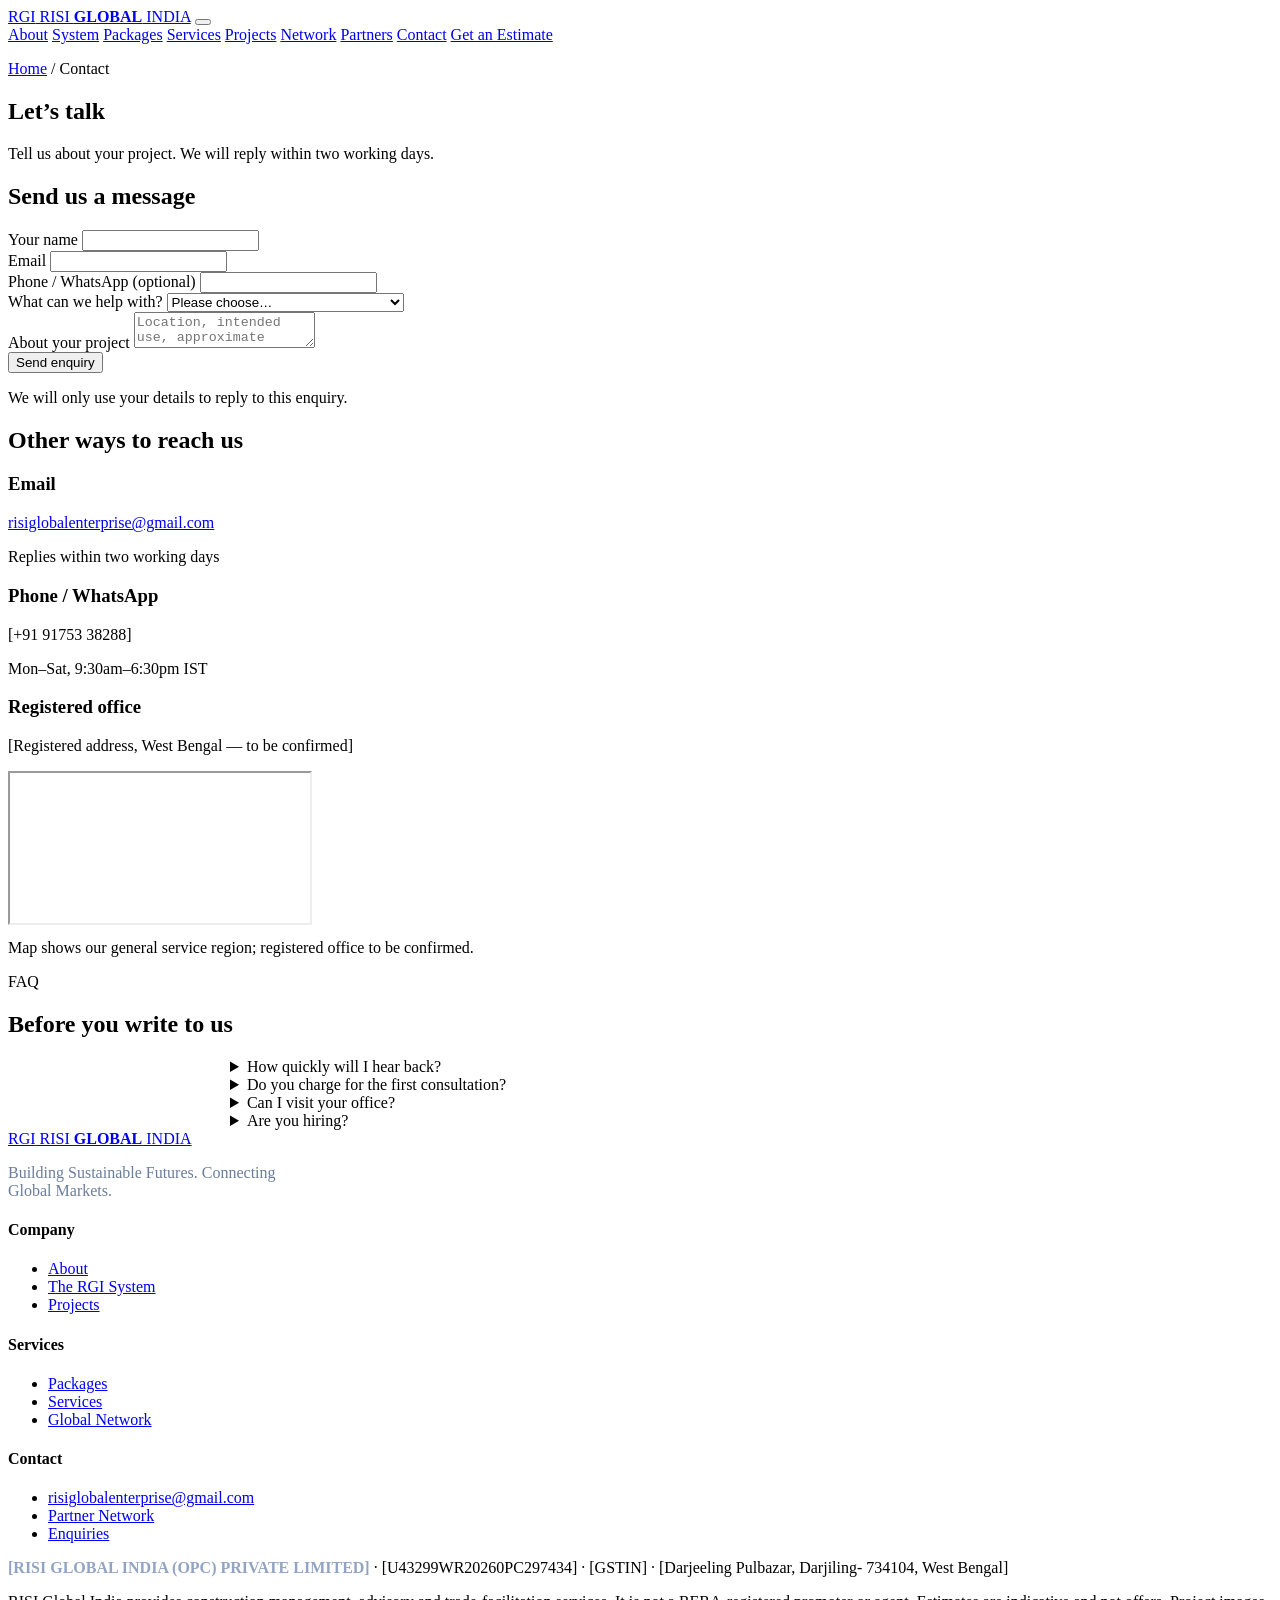
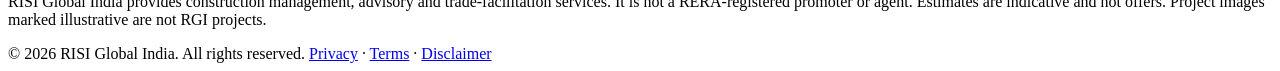
==== contact.html @ 51cded8e "Add files via upload" ====
<!DOCTYPE html>
<html lang="en">
<head>
<meta charset="UTF-8">
<meta name="viewport" content="width=device-width, initial-scale=1">
<script>document.documentElement.classList.add('js');</script>
<title>Contact — RISI Global India</title>
<meta name="description" content="Get in touch with RISI Global India. We reply to every enquiry within two working days.">
<link rel="canonical" href="https://risiglobalindia.com/contact.html">
<meta name="theme-color" content="#0a1a33">
<link rel="preconnect" href="https://fonts.googleapis.com">
<link rel="preconnect" href="https://fonts.gstatic.com" crossorigin>
<link href="https://fonts.googleapis.com/css2?family=Inter:wght@400;500;600;700&family=Poppins:wght@600;700;800&display=swap" rel="stylesheet">
<link rel="icon" href="assets/favicon.svg" type="image/svg+xml">
<link rel="stylesheet" href="css/styles.css">
</head>
<body>

<header class="site-header">
  <div class="container">
    <a class="brand" href="index.html"><span class="brand__mark">RGI</span> RISI <b>GLOBAL</b> INDIA</a>
    <button class="nav-toggle" aria-expanded="false" aria-controls="nav" aria-label="Toggle menu"><span></span><span></span><span></span></button>
    <nav class="nav" id="nav">
      <a href="about.html">About</a>
      <a href="system.html">System</a>
      <a href="packages.html">Packages</a>
      <a href="services.html">Services</a>
      <a href="projects.html">Projects</a>
      <a href="network.html">Network</a>
      <a href="partners.html">Partners</a>
      <a href="contact.html" aria-current="page">Contact</a>
      <a class="btn btn--gold" href="contact.html">Get an Estimate</a>
    </nav>
  </div>
</header>

<main>

  <section class="page-head">
    <div class="container">
      <p class="breadcrumb"><a href="index.html">Home</a> <span>/</span> Contact</p>
      <h1>Let&rsquo;s talk</h1>
      <p class="lead">Tell us about your project. We will reply within two working days.</p>
    </div>
  </section>

  <section class="section">
    <div class="container split" style="align-items:start">

      <div>
        <h2>Send us a message</h2>

        <form class="form" data-contact-form action="https://formspree.io/f/YOUR_FORM_ID" method="POST">
          <div class="form-row">
            <div class="field">
              <label for="name">Your name</label>
              <input type="text" id="name" name="name" required autocomplete="name">
            </div>
            <div class="field">
              <label for="email">Email</label>
              <input type="email" id="email" name="email" required autocomplete="email">
            </div>
          </div>

          <div class="form-row">
            <div class="field">
              <label for="phone">Phone / WhatsApp (optional)</label>
              <input type="tel" id="phone" name="phone" autocomplete="tel">
            </div>
            <div class="field">
              <label for="interest">What can we help with?</label>
              <select id="interest" name="interest">
                <option value="">Please choose&hellip;</option>
                <option>Construction &amp; Project Management</option>
                <option>Real Estate Advisory</option>
                <option>Trade &amp; Agency</option>
                <option>Green Solutions</option>
                <option>Global Network &amp; Market Entry</option>
                <option>Business Consultancy</option>
                <option>Partner Network</option>
                <option>Something else</option>
              </select>
            </div>
          </div>

          <div class="field">
            <label for="message">About your project</label>
            <textarea id="message" name="message" required placeholder="Location, intended use, approximate size, timeline, and anything else that helps us respond usefully."></textarea>
          </div>

          <input type="text" name="_gotcha" style="display:none" tabindex="-1" autocomplete="off">

          <div class="btn-row">
            <button type="submit" class="btn btn--gold">Send enquiry</button>
          </div>
          <p class="form-note">We will only use your details to reply to this enquiry.</p>
        </form>

        <div class="form-status" id="form-status" role="status" aria-live="polite"></div>
      </div>

      <div>
        <h2>Other ways to reach us</h2>

        <div class="contact-card">
          <h3>Email</h3>
          <p><a href="mailto:risiglobalenterprise@gmail.com">risiglobalenterprise@gmail.com</a></p>
          <p class="form-note">Replies within two working days</p>
        </div>

        <div class="contact-card">
          <h3>Phone / WhatsApp</h3>
          <p>[+91 91753 38288]</p>
          <p class="form-note">Mon&ndash;Sat, 9:30am&ndash;6:30pm IST</p>
        </div>

        <div class="contact-card">
          <h3>Registered office</h3>
          <p>[Registered address, West Bengal &mdash; to be confirmed]</p>
        </div>

        <div class="map" style="margin-top:8px">
          <iframe
            src="https://www.google.com/maps?q=Siliguri%2C%20West%20Bengal&output=embed"
            title="Map showing the Siliguri region in West Bengal"
            loading="lazy"
            referrerpolicy="no-referrer-when-downgrade"></iframe>
        </div>
        <p class="form-note" style="margin-top:10px">Map shows our general service region; registered office to be confirmed.</p>
      </div>

    </div>
  </section>

  <section class="section section--soft">
    <div class="container">
      <div class="section-head">
        <p class="eyebrow">FAQ</p>
        <h2>Before you write to us</h2>
      </div>
      <div style="max-width:820px;margin:0 auto">
        <details class="faq"><summary>How quickly will I hear back?</summary><div class="faq__body"><p>We reply to every enquiry within two working days. If your project is time-sensitive, mention that in your message.</p></div></details>
        <details class="faq"><summary>Do you charge for the first consultation?</summary><div class="faq__body"><p>No. The first conversation is free and without obligation.</p></div></details>
        <details class="faq"><summary>Can I visit your office?</summary><div class="faq__body"><p>Yes, by appointment. Registered office details will be confirmed shortly.</p></div></details>
        <details class="faq"><summary>Are you hiring?</summary><div class="faq__body"><p>We are not advertising specific roles yet, but we welcome enquiries from capable people in construction and project management. Use the form above and select &ldquo;Something else&rdquo;.</p></div></details>
      </div>
    </div>
  </section>

</main>

<footer class="site-footer">
  <div class="container">
    <div class="footer-grid">
      <div>
        <a class="brand" href="index.html" style="margin-bottom:16px"><span class="brand__mark">RGI</span> RISI <b>GLOBAL</b> INDIA</a>
        <p class="form-note" style="color:#6b7d9c;max-width:34ch">Building Sustainable Futures. Connecting Global Markets.</p>
      </div>
      <div>
        <h4>Company</h4>
        <ul>
          <li><a href="about.html">About</a></li>
          <li><a href="system.html">The RGI System</a></li>
          <li><a href="projects.html">Projects</a></li>
        </ul>
      </div>
      <div>
        <h4>Services</h4>
        <ul>
          <li><a href="packages.html">Packages</a></li>
          <li><a href="services.html">Services</a></li>
          <li><a href="network.html">Global Network</a></li>
        </ul>
      </div>
      <div>
        <h4>Contact</h4>
        <ul>
          <li><a href="mailto:risiglobalenterprise@gmail.com">risiglobalenterprise@gmail.com</a></li>
          <li><a href="partners.html">Partner Network</a></li>
          <li><a href="contact.html">Enquiries</a></li>
        </ul>
      </div>
    </div>
    <div class="footer-legal">
      <p><b style="color:#93a4c2">[RISI GLOBAL INDIA (OPC) PRIVATE LIMITED]</b> &middot; [U43299WR20260PC297434] &middot; [GSTIN] &middot; [Darjeeling Pulbazar, Darjiling- 734104, West Bengal]</p>
      <p>RISI Global India provides construction management, advisory and trade-facilitation services. It is not a RERA-registered promoter or agent. Estimates are indicative and not offers. Project images marked illustrative are not RGI projects.</p>
    </div>
    <div class="footer-bottom">
      <span>&copy; <span id="year">2026</span> RISI Global India. All rights reserved.</span>
      <span><a href="#">Privacy</a> &middot; <a href="#">Terms</a> &middot; <a href="#">Disclaimer</a></span>
    </div>
  </div>
</footer>

<script src="js/main.js"></script>
</body>
</html>
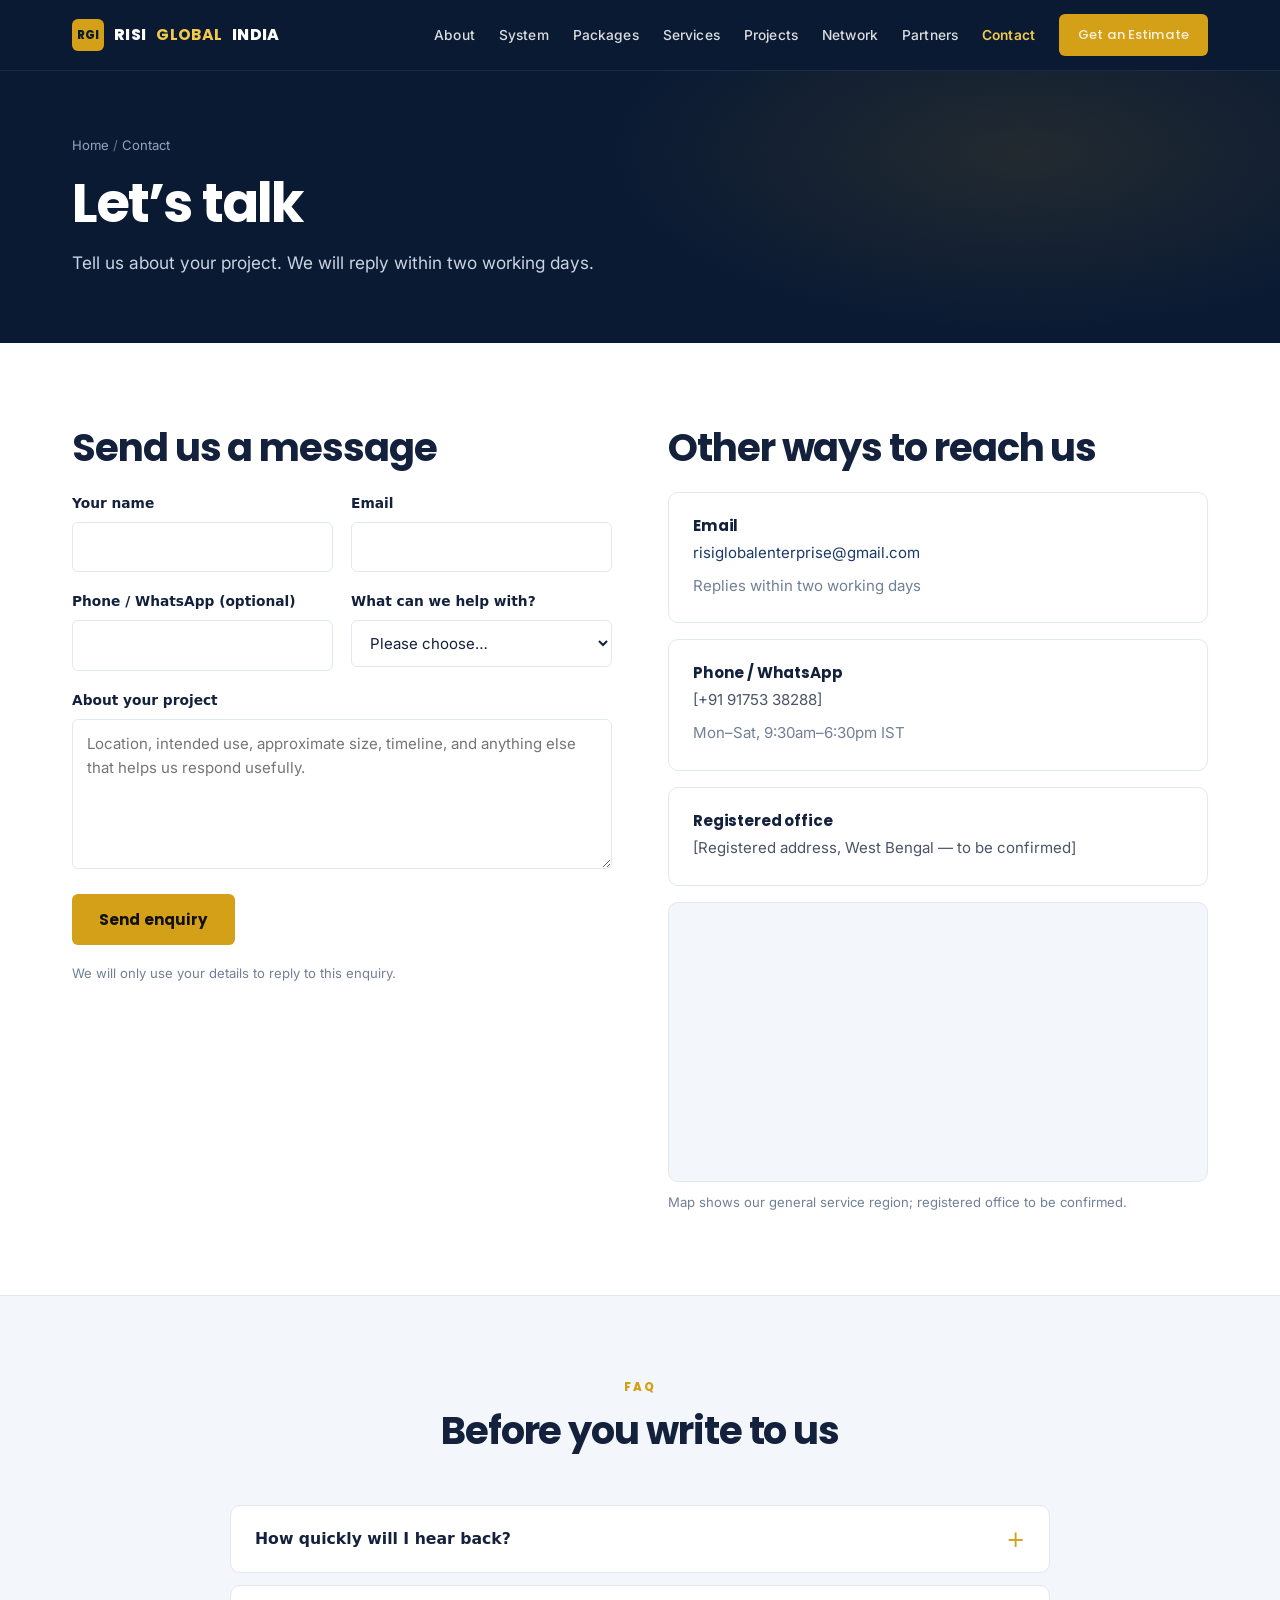
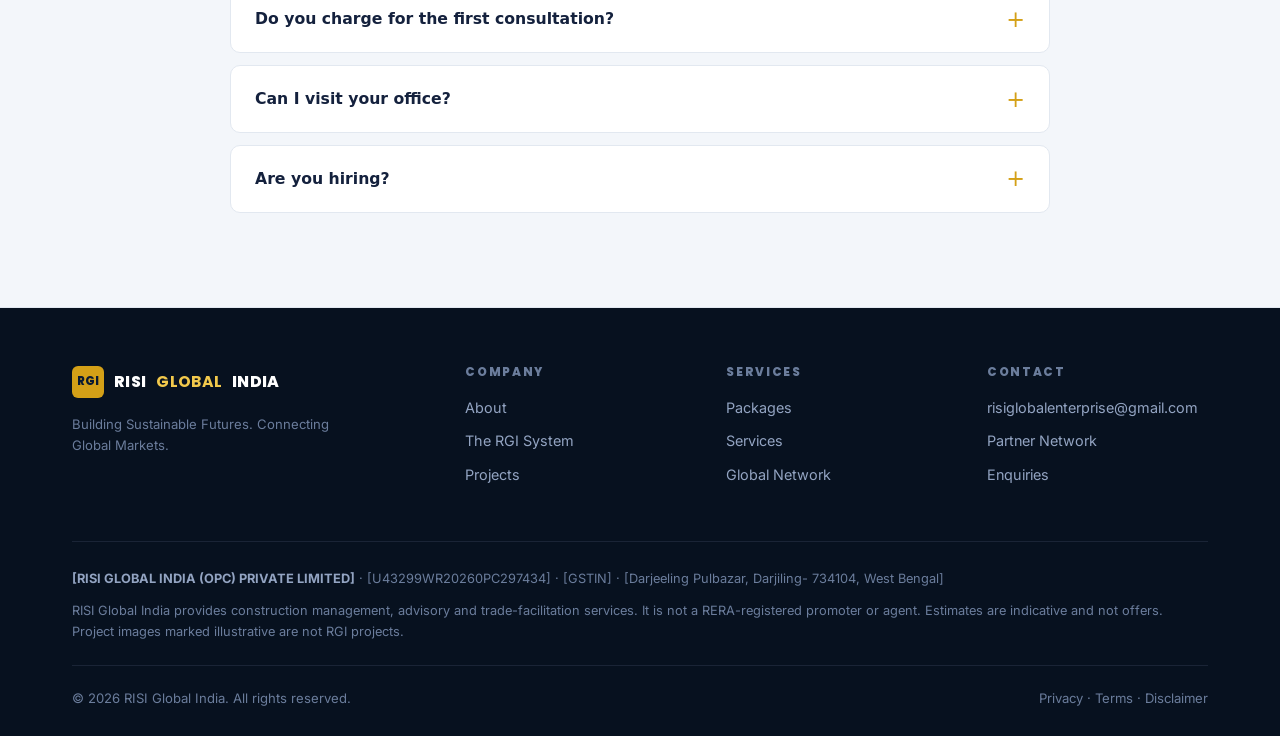
==== commit 1c8be09c: "Update contact.html" ====
--- a/contact.html
+++ b/contact.html
@@ -50,7 +50,7 @@
       <div>
         <h2>Send us a message</h2>
 
-        <form class="form" data-contact-form action="https://formspree.io/f/YOUR_FORM_ID" method="POST">
+        <form class="form" data-contact-form action="https://formspree.io/f/mwlvrdkr" method="POST">
           <div class="form-row">
             <div class="field">
               <label for="name">Your name</label>
@@ -194,4 +194,4 @@
 
 <script src="js/main.js"></script>
 </body>
-</html>+</html>
--- a/css/styles.css
+++ b/css/styles.css
@@ -0,0 +1,416 @@
+/* ============================================================
+   RISI Global India — site stylesheet
+   Brand: navy #0a1a33 · gold #d4a017 · green #1e8f4e
+   ============================================================ */
+
+:root{
+  --navy:#0a1a33;
+  --navy-2:#10294d;
+  --navy-3:#1a3a6b;
+  --gold:#d4a017;
+  --gold-light:#f2c94c;
+  --gold-soft:rgba(212,160,23,.12);
+  --green:#1e8f4e;
+  --green-soft:rgba(30,143,78,.10);
+  --saffron:#ff9933;
+  --ink:#14213d;
+  --body:#4a5568;
+  --muted:#718096;
+  --soft:#f3f6fa;
+  --surface:#ffffff;
+  --line:#e2e8f0;
+  --line-strong:#cbd5e1;
+  --radius:10px;
+  --radius-lg:16px;
+  --container:1180px;
+  --font-body:'Inter',system-ui,-apple-system,'Segoe UI',Roboto,'Helvetica Neue',Arial,sans-serif;
+  --font-head:'Poppins','Montserrat',system-ui,-apple-system,'Segoe UI',Roboto,sans-serif;
+  --shadow-sm:0 1px 2px rgba(10,26,51,.05);
+  --shadow:0 4px 24px rgba(10,26,51,.08);
+  --shadow-lg:0 24px 60px rgba(10,26,51,.14);
+}
+
+*,*::before,*::after{box-sizing:border-box}
+html{scroll-behavior:smooth}
+body{
+  margin:0;font-family:var(--font-body);font-size:16px;line-height:1.65;
+  color:var(--body);background:var(--surface);-webkit-font-smoothing:antialiased;
+}
+h1,h2,h3,h4{
+  font-family:var(--font-head);color:var(--ink);
+  line-height:1.18;letter-spacing:-.02em;margin:0 0 .55em;font-weight:700;
+}
+h1{font-size:clamp(2.1rem,5vw,3.4rem);letter-spacing:-.035em}
+h2{font-size:clamp(1.7rem,3.4vw,2.4rem);letter-spacing:-.028em}
+h3{font-size:1.15rem;letter-spacing:-.01em}
+h4{font-size:.95rem;letter-spacing:-.005em}
+p{margin:0 0 1.05em}
+a{color:var(--navy-3);text-decoration:none}
+a:hover{text-decoration:underline;color:var(--gold)}
+img{max-width:100%;display:block}
+ul,ol{padding-left:1.15rem}
+
+/* ---------- Layout ---------- */
+.container{max-width:var(--container);margin:0 auto;padding:0 22px}
+.section{padding:82px 0}
+.section--tight{padding:52px 0}
+.section--soft{background:var(--soft);border-top:1px solid var(--line);border-bottom:1px solid var(--line)}
+.section--navy{background:var(--navy);color:#c8d3e6}
+.section--navy h2,.section--navy h3,.section--navy h4{color:#fff}
+.section--navy .lead,.section--navy p{color:#b9c6dc}
+.eyebrow{
+  text-transform:uppercase;letter-spacing:.16em;font-size:.72rem;
+  font-weight:800;color:var(--gold);margin:0 0 .9em;font-family:var(--font-head);
+}
+.lead{font-size:1.08rem;max-width:64ch}
+.center{text-align:center}
+.center .lead{margin-left:auto;margin-right:auto}
+.section-head{max-width:680px;margin:0 auto 52px;text-align:center}
+.section-head .lead{margin:0 auto}
+.mb-0{margin-bottom:0}
+.mt-0{margin-top:0}
+
+/* ---------- Buttons ---------- */
+.btn{
+  display:inline-flex;align-items:center;justify-content:center;gap:8px;
+  padding:13px 26px;border-radius:6px;font-weight:700;font-size:.94rem;
+  border:1px solid transparent;cursor:pointer;font-family:var(--font-head);
+  transition:transform .18s ease, background .18s ease, border-color .18s ease, color .18s ease;
+  white-space:nowrap;letter-spacing:.01em;
+}
+.btn:hover{text-decoration:none;transform:translateY(-1px)}
+.btn--gold{background:var(--gold);color:#111}
+.btn--gold:hover{background:var(--gold-light)}
+.btn--navy{background:var(--navy);color:#fff}
+.btn--navy:hover{background:var(--navy-2)}
+.btn--outline{background:transparent;color:var(--navy);border-color:var(--line-strong)}
+.btn--outline:hover{border-color:var(--navy);color:var(--navy)}
+.btn--outline-light{background:transparent;color:#fff;border-color:rgba(255,255,255,.35)}
+.btn--outline-light:hover{border-color:#fff;color:#fff}
+.btn--block{width:100%}
+.btn-row{display:flex;gap:12px;flex-wrap:wrap}
+
+/* ---------- Header ---------- */
+.site-header{
+  position:sticky;top:0;z-index:60;background:var(--navy);color:#fff;
+  border-bottom:1px solid rgba(255,255,255,.08);
+}
+.site-header .container{display:flex;align-items:center;justify-content:space-between;height:70px}
+.brand{
+  display:flex;align-items:center;gap:10px;font-family:var(--font-head);
+  font-weight:800;color:#fff;font-size:.98rem;letter-spacing:.02em;text-transform:uppercase;
+}
+.brand:hover{text-decoration:none;color:#fff}
+.brand b{color:var(--gold-light)}
+.brand__mark{
+  width:32px;height:32px;border-radius:6px;background:var(--gold);color:var(--navy);
+  display:grid;place-items:center;font-size:.72rem;font-weight:800;flex-shrink:0;
+}
+.nav{display:flex;align-items:center;gap:24px}
+.nav > a{color:rgba(255,255,255,.85);font-size:.86rem;font-weight:500;letter-spacing:.01em}
+.nav > a:hover,.nav > a[aria-current="page"]{color:var(--gold-light);text-decoration:none}
+.nav > a[aria-current="page"]{font-weight:600}
+.nav .btn{padding:9px 18px;font-size:.82rem}
+.nav-toggle{
+  display:none;background:none;border:0;padding:8px;cursor:pointer;border-radius:6px;
+}
+.nav-toggle:hover{background:rgba(255,255,255,.08)}
+.nav-toggle span{display:block;width:22px;height:2px;background:#fff;margin:5px 0;transition:.2s}
+
+@media(max-width:960px){
+  .nav-toggle{display:block}
+  .nav{
+    position:absolute;top:70px;left:0;right:0;background:var(--navy-2);
+    border-bottom:1px solid rgba(255,255,255,.08);
+    flex-direction:column;align-items:stretch;gap:0;
+    padding:6px 22px 24px;display:none;box-shadow:0 14px 40px rgba(0,0,0,.3);
+  }
+  .nav.is-open{display:flex}
+  .nav > a{padding:13px 0;border-bottom:1px solid rgba(255,255,255,.08);width:100%;font-size:.95rem}
+  .nav > a.btn{margin-top:18px;border-bottom:0;justify-content:center}
+}
+
+/* ---------- Hero ---------- */
+.hero{
+  background:
+    linear-gradient(135deg,rgba(10,26,51,.97),rgba(16,41,77,.93)),
+    repeating-linear-gradient(45deg,#10294d 0 14px,#0a1a33 14px 28px);
+  color:#fff;padding:92px 0 84px;position:relative;overflow:hidden;
+}
+.hero::after{
+  content:"";position:absolute;inset:0;
+  background:radial-gradient(800px 400px at 85% 20%, rgba(212,160,23,.12), transparent 60%);
+  pointer-events:none;
+}
+.hero .container{position:relative;z-index:1}
+.hero__grid{display:grid;grid-template-columns:1.1fr .9fr;gap:56px;align-items:center}
+@media(max-width:940px){.hero__grid{grid-template-columns:1fr;gap:40px}}
+.hero small{color:var(--gold-light);letter-spacing:.2em;font-weight:700;font-size:.72rem;font-family:var(--font-head);text-transform:uppercase}
+.hero h1{color:#fff;margin:16px 0 18px}
+.hero p{color:#c8d3e6;font-size:1.08rem;max-width:60ch;margin-bottom:28px}
+.hero__note{font-size:.86rem;color:#93a4c2;margin:20px 0 0}
+
+.hero__panel{
+  background:rgba(255,255,255,.04);border:1px solid rgba(255,255,255,.12);
+  border-radius:var(--radius-lg);padding:28px;backdrop-filter:blur(8px);
+}
+.hero__panel-label{
+  font-size:.72rem;text-transform:uppercase;letter-spacing:.16em;
+  color:var(--gold-light);font-weight:800;margin-bottom:8px;font-family:var(--font-head);
+}
+.hero__panel ul{list-style:none;padding:0;margin:14px 0 22px}
+.hero__panel li{
+  display:flex;align-items:center;gap:12px;padding:13px 0;
+  border-bottom:1px solid rgba(255,255,255,.1);font-size:.94rem;color:#dbe3f0;
+}
+.hero__panel li:last-child{border-bottom:0}
+.hero__panel li::before{
+  content:"";width:8px;height:8px;background:var(--gold);border-radius:2px;flex-shrink:0;
+}
+
+/* ---------- Brand strip ---------- */
+.strip{
+  background:var(--gold);color:var(--navy);font-family:var(--font-head);
+  font-weight:800;text-align:center;padding:15px 10px;
+  font-size:.82rem;letter-spacing:.2em;text-transform:uppercase;
+}
+
+/* ---------- Stats ---------- */
+.stats{
+  display:grid;grid-template-columns:repeat(auto-fit,minmax(160px,1fr));
+  gap:30px;padding-top:38px;border-top:1px solid var(--line);
+}
+.stat b{display:block;font-family:var(--font-head);font-size:1.9rem;color:var(--navy);letter-spacing:-.035em;line-height:1.1}
+.stat span{font-size:.85rem;color:var(--muted)}
+
+/* ---------- Cards ---------- */
+.cards{display:grid;gap:22px;grid-template-columns:repeat(auto-fit,minmax(270px,1fr))}
+.card{
+  background:var(--surface);border:1px solid var(--line);border-radius:var(--radius);
+  padding:28px;transition:transform .2s ease, box-shadow .2s ease, border-color .2s ease;
+}
+.card:hover{box-shadow:var(--shadow);transform:translateY(-3px);border-color:var(--line-strong)}
+.card h3{margin-bottom:.45em}
+.card > p:last-child{margin-bottom:0}
+.card__icon{
+  width:44px;height:44px;border-radius:10px;background:var(--gold-soft);
+  color:var(--gold);display:grid;place-items:center;font-size:1.15rem;
+  margin-bottom:18px;font-weight:700;
+}
+.card--gold-top{border-top:3px solid var(--gold)}
+.card--green-top{border-top:3px solid var(--green)}
+.card--navy{background:var(--navy-2);border-color:#27406b;color:#c8d3e6}
+.card--navy h3{color:var(--gold-light)}
+.card--navy p{color:#b9c6dc}
+.card--navy .card__icon{background:rgba(242,201,76,.14);color:var(--gold-light)}
+
+/* ---------- Split layout ---------- */
+.split{display:grid;grid-template-columns:1fr 1fr;gap:56px;align-items:center}
+@media(max-width:940px){.split{grid-template-columns:1fr;gap:36px}}
+
+/* ---------- Checklist ---------- */
+.checklist{list-style:none;padding:0;margin:0}
+.checklist li{position:relative;padding-left:30px;margin-bottom:12px}
+.checklist li::before{
+  content:"";position:absolute;left:0;top:8px;width:14px;height:2px;
+  background:var(--gold);border-radius:1px;
+}
+.checklist li:last-child{margin-bottom:0}
+.checklist--green li::before{background:var(--green)}
+
+/* ---------- Steps ---------- */
+.steps{counter-reset:step;display:grid;gap:26px;grid-template-columns:repeat(auto-fit,minmax(230px,1fr))}
+.step{counter-increment:step;border-top:3px solid var(--gold);padding-top:22px}
+.step::before{
+  content:"0" counter(step);display:block;font-family:var(--font-head);
+  font-size:.8rem;font-weight:800;letter-spacing:.14em;color:var(--gold);margin-bottom:12px;
+}
+.step h3{margin-bottom:.4em}
+.step p{margin-bottom:0;font-size:.94rem}
+
+/* ---------- Package cards ---------- */
+.pkg{
+  background:var(--surface);border:1px solid var(--line);border-radius:var(--radius);
+  padding:0;overflow:hidden;transition:transform .2s ease, box-shadow .2s ease;
+}
+.pkg:hover{box-shadow:var(--shadow-lg);transform:translateY(-3px)}
+.pkg__head{
+  background:var(--navy);color:#fff;padding:24px 28px;
+  border-bottom:3px solid var(--gold);
+}
+.pkg__head h3{color:#fff;margin:0 0 4px}
+.pkg__head p{margin:0;font-size:.86rem;color:#93a4c2}
+.pkg__body{padding:26px 28px}
+.pkg__body .checklist li{font-size:.92rem;margin-bottom:10px;padding-left:26px}
+.pkg__body .checklist li::before{top:7px;width:12px}
+.pkg__meta{
+  margin-top:22px;padding-top:18px;border-top:1px solid var(--line);
+  font-size:.85rem;color:var(--muted);display:flex;justify-content:space-between;gap:12px;
+}
+.pkg__meta strong{color:var(--navy)}
+
+/* ---------- Comparison table ---------- */
+.table-wrap{overflow-x:auto;border:1px solid var(--line);border-radius:var(--radius)}
+table.compare{width:100%;border-collapse:collapse;font-size:.9rem;min-width:640px}
+table.compare th,table.compare td{padding:14px 18px;text-align:left;border-bottom:1px solid var(--line)}
+table.compare th{background:var(--soft);color:var(--navy);font-family:var(--font-head);font-weight:700;font-size:.82rem;text-transform:uppercase;letter-spacing:.06em}
+table.compare tr:last-child td{border-bottom:0}
+
+/* ---------- Corridor strip ---------- */
+.corridor{
+  display:grid;grid-template-columns:repeat(auto-fit,minmax(140px,1fr));
+  gap:2px;background:rgba(255,255,255,.08);border-radius:var(--radius);overflow:hidden;
+}
+.corridor__cell{
+  background:rgba(255,255,255,.02);padding:26px 20px;text-align:center;
+}
+.corridor__cell b{
+  display:block;color:#fff;font-family:var(--font-head);font-size:1.05rem;
+  letter-spacing:.02em;margin-bottom:4px;
+}
+.corridor__cell span{font-size:.82rem;color:#93a4c2}
+.corridor__cell--accent{background:rgba(212,160,23,.14)}
+.corridor__cell--accent b{color:var(--gold-light)}
+
+/* ---------- Testimonials / quotes ---------- */
+.quote{
+  background:var(--surface);border:1px solid var(--line);border-left:3px solid var(--gold);
+  border-radius:var(--radius);padding:26px;margin:0;
+}
+.quote p{color:var(--ink);font-size:.96rem;margin-bottom:16px}
+.quote__by{font-size:.84rem;color:var(--muted)}
+.quote__by strong{color:var(--ink);display:block;font-size:.9rem}
+
+/* ---------- FAQ ---------- */
+.faq{
+  border:1px solid var(--line);border-radius:var(--radius);padding:0;
+  margin-bottom:12px;background:#fff;overflow:hidden;
+}
+.faq summary{
+  padding:20px 24px;cursor:pointer;font-weight:600;color:var(--ink);
+  font-family:var(--font-head);font-size:.98rem;list-style:none;
+  display:flex;justify-content:space-between;align-items:center;gap:16px;
+}
+.faq summary::-webkit-details-marker{display:none}
+.faq summary::after{
+  content:"+";color:var(--gold);font-size:1.4rem;font-weight:400;line-height:1;
+  transition:transform .2s ease;flex-shrink:0;
+}
+.faq[open] summary::after{transform:rotate(45deg)}
+.faq summary:hover{background:var(--soft)}
+.faq__body{padding:0 24px 22px;font-size:.94rem}
+.faq__body p:last-child{margin-bottom:0}
+
+/* ---------- Page header ---------- */
+.page-head{
+  padding:64px 0 48px;background:var(--navy);color:#fff;position:relative;overflow:hidden;
+}
+.page-head::after{
+  content:"";position:absolute;inset:0;
+  background:radial-gradient(700px 300px at 80% 30%, rgba(212,160,23,.12), transparent 60%);
+  pointer-events:none;
+}
+.page-head .container{position:relative;z-index:1}
+.page-head h1{color:#fff;margin-bottom:14px}
+.page-head .lead{color:#c8d3e6}
+.breadcrumb{font-size:.82rem;color:#93a4c2;margin-bottom:14px}
+.breadcrumb a{color:#93a4c2}
+.breadcrumb a:hover{color:var(--gold-light)}
+.breadcrumb span{color:rgba(255,255,255,.4)}
+
+/* ---------- Forms ---------- */
+.form{display:grid;gap:18px;max-width:640px}
+.field label{display:block;font-size:.86rem;font-weight:600;color:var(--ink);margin-bottom:7px;font-family:var(--font-head)}
+.field input,.field textarea,.field select{
+  width:100%;padding:12px 14px;border:1px solid var(--line);border-radius:6px;
+  font:inherit;font-size:.94rem;color:var(--ink);background:#fff;
+  transition:border-color .15s ease, box-shadow .15s ease;
+}
+.field input:focus,.field textarea:focus,.field select:focus{
+  outline:none;border-color:var(--gold);box-shadow:0 0 0 3px var(--gold-soft);
+}
+.field textarea{min-height:150px;resize:vertical}
+.form-row{display:grid;grid-template-columns:1fr 1fr;gap:18px}
+@media(max-width:620px){.form-row{grid-template-columns:1fr}}
+.form-note{font-size:.82rem;color:var(--muted);margin:0}
+.form-status{
+  display:none;padding:14px 18px;border-radius:8px;font-size:.92rem;
+  background:#ecfdf5;border:1px solid #a7f3d0;color:#065f46;
+}
+.form-status.is-visible{display:block}
+
+/* ---------- Contact info cards ---------- */
+.contact-card{background:#fff;border:1px solid var(--line);border-radius:var(--radius);padding:24px;margin-bottom:16px}
+.contact-card h3{font-size:.95rem;margin-bottom:6px}
+.contact-card p{margin:0;font-size:.94rem}
+.contact-card p + p{margin-top:6px}
+.contact-card .form-note{margin-top:8px}
+
+/* ---------- Map ---------- */
+.map{
+  border:1px solid var(--line);border-radius:var(--radius);overflow:hidden;
+  height:280px;background:var(--soft);
+}
+.map iframe{width:100%;height:100%;border:0;display:block}
+
+/* ---------- Disclaimer ---------- */
+.disclaimer{
+  background:var(--soft);border-left:3px solid var(--gold);border-radius:6px;
+  padding:18px 22px;font-size:.84rem;color:var(--muted);
+}
+.disclaimer p:last-child{margin-bottom:0}
+
+/* ---------- CTA band ---------- */
+.cta-band{
+  background:var(--navy);color:#c8d3e6;border-radius:var(--radius-lg);
+  padding:64px 44px;text-align:center;position:relative;overflow:hidden;
+}
+.cta-band::after{
+  content:"";position:absolute;inset:0;
+  background:radial-gradient(600px 300px at 50% 0%, rgba(212,160,23,.13), transparent 70%);
+  pointer-events:none;
+}
+.cta-band > *{position:relative;z-index:1}
+.cta-band h2{color:#fff}
+.cta-band p{max-width:58ch;margin:0 auto 30px;color:#c8d3e6}
+.cta-band .btn-row{justify-content:center}
+@media(max-width:600px){.cta-band{padding:48px 24px}}
+
+/* ---------- Footer ---------- */
+.site-footer{background:#07111f;color:#93a4c2;padding:58px 0 26px;font-size:.9rem}
+.footer-grid{display:grid;grid-template-columns:1.6fr 1fr 1fr 1fr;gap:40px;margin-bottom:44px}
+@media(max-width:880px){.footer-grid{grid-template-columns:1fr 1fr;gap:32px}}
+@media(max-width:560px){.footer-grid{grid-template-columns:1fr}}
+.footer-grid h4{
+  font-size:.74rem;text-transform:uppercase;letter-spacing:.14em;
+  color:#6b7d9c;margin-bottom:16px;font-weight:800;font-family:var(--font-head);
+}
+.footer-grid ul{list-style:none;padding:0;margin:0}
+.footer-grid li{margin-bottom:10px}
+.footer-grid a{color:#93a4c2}
+.footer-grid a:hover{color:var(--gold-light)}
+.site-footer .brand{color:#fff}
+.site-footer .brand b{color:var(--gold-light)}
+.footer-legal{
+  border-top:1px solid #1a2436;padding-top:26px;
+  font-size:.8rem;color:#6b7d9c;line-height:1.7;
+}
+.footer-legal p{margin:0 0 10px}
+.footer-legal p:last-child{margin-bottom:0}
+.footer-bottom{
+  border-top:1px solid #1a2436;margin-top:22px;padding-top:22px;
+  display:flex;justify-content:space-between;gap:14px;flex-wrap:wrap;
+  font-size:.82rem;color:#6b7d9c;
+}
+.footer-bottom a{color:#6b7d9c}
+.footer-bottom a:hover{color:var(--gold-light)}
+
+/* ---------- Scroll reveal ---------- */
+.js .reveal{opacity:0;transform:translateY(16px);transition:opacity .6s ease, transform .6s ease}
+.js .reveal.is-visible{opacity:1;transform:none}
+
+@media(prefers-reduced-motion:reduce){
+  html{scroll-behavior:auto}
+  .js .reveal{opacity:1;transform:none;transition:none}
+  .btn:hover,.card:hover,.pkg:hover{transform:none}
+}
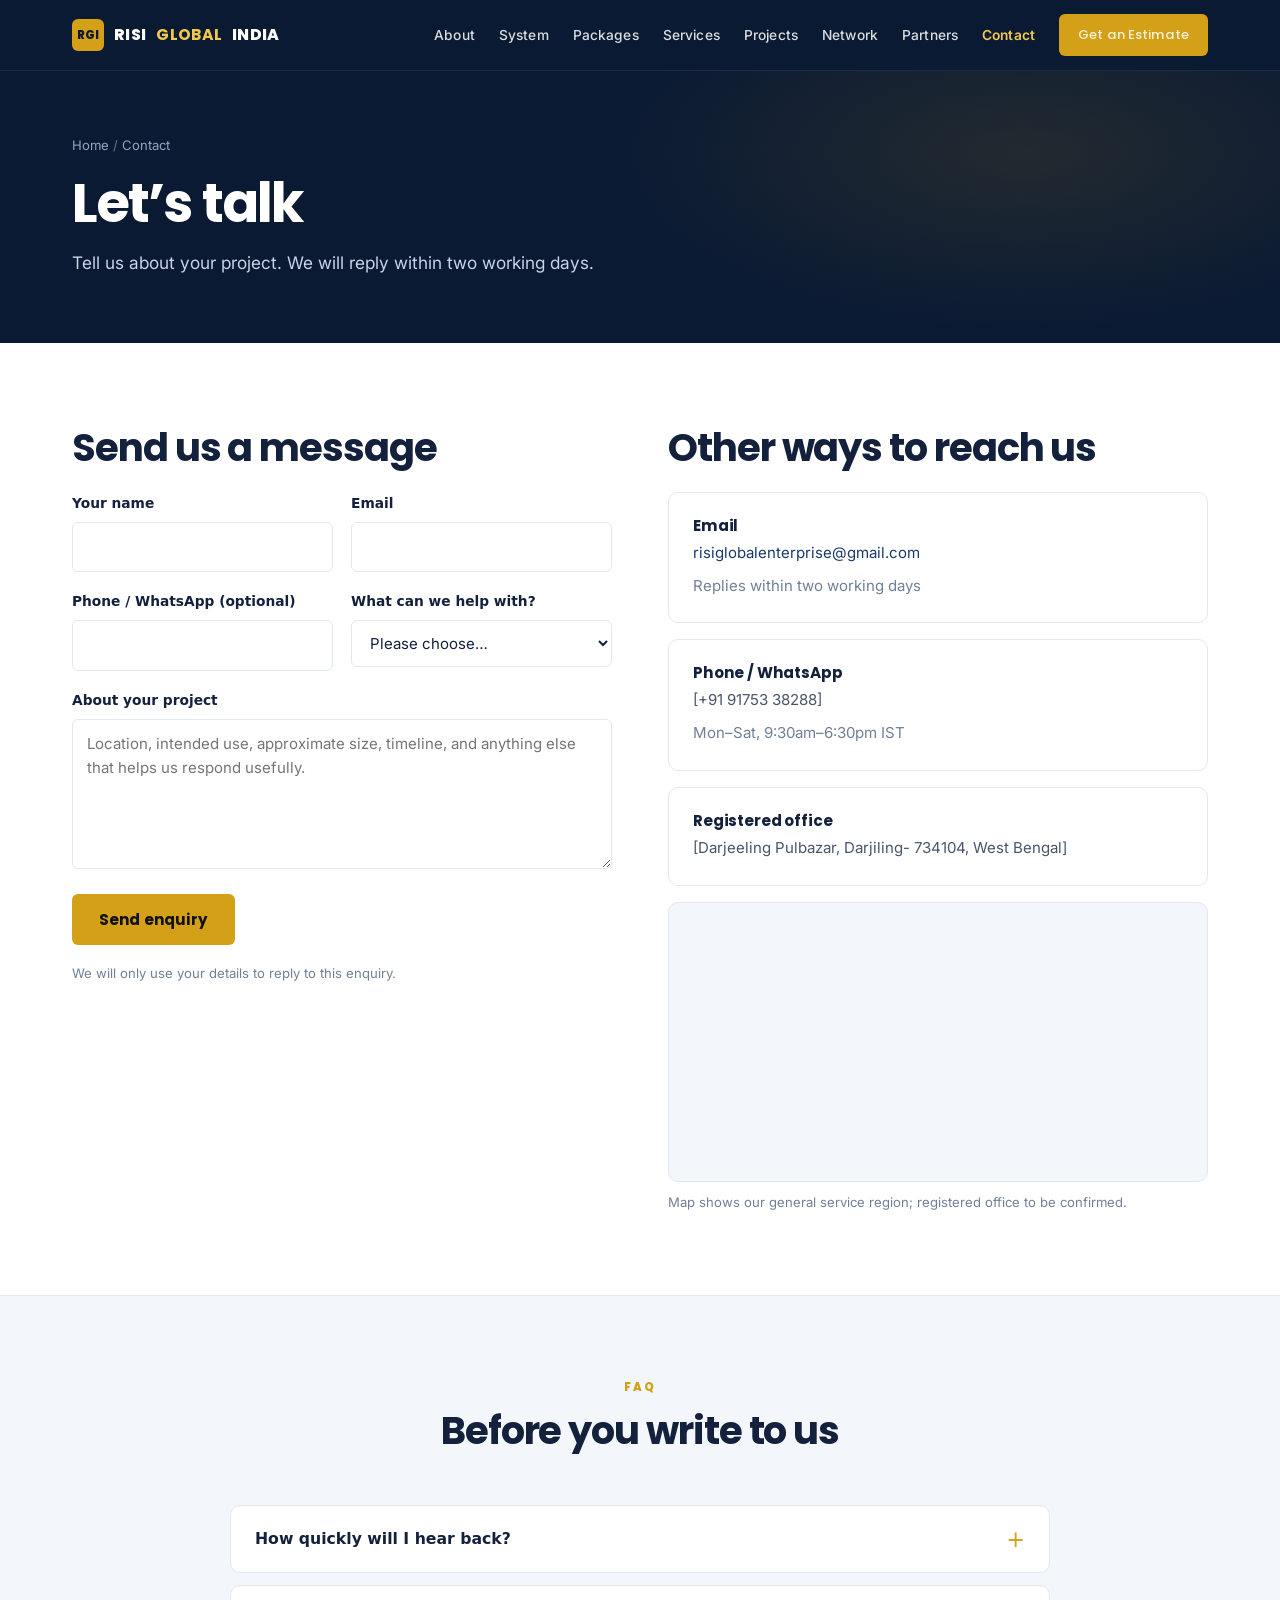
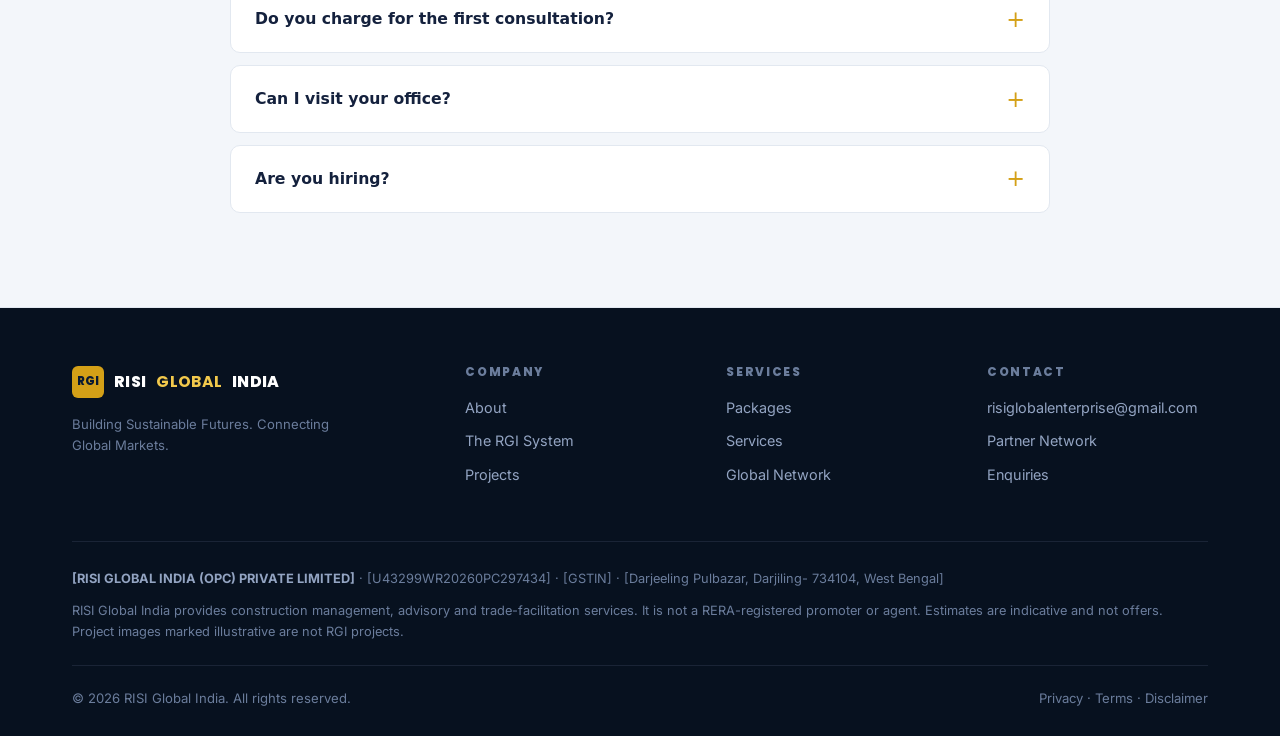
==== commit 7343c00a: "Update contact.html" ====
--- a/contact.html
+++ b/contact.html
@@ -116,7 +116,7 @@
 
         <div class="contact-card">
           <h3>Registered office</h3>
-          <p>[Registered address, West Bengal &mdash; to be confirmed]</p>
+          <p>[Darjeeling Pulbazar, Darjiling- 734104, West Bengal]</p>
         </div>
 
         <div class="map" style="margin-top:8px">
